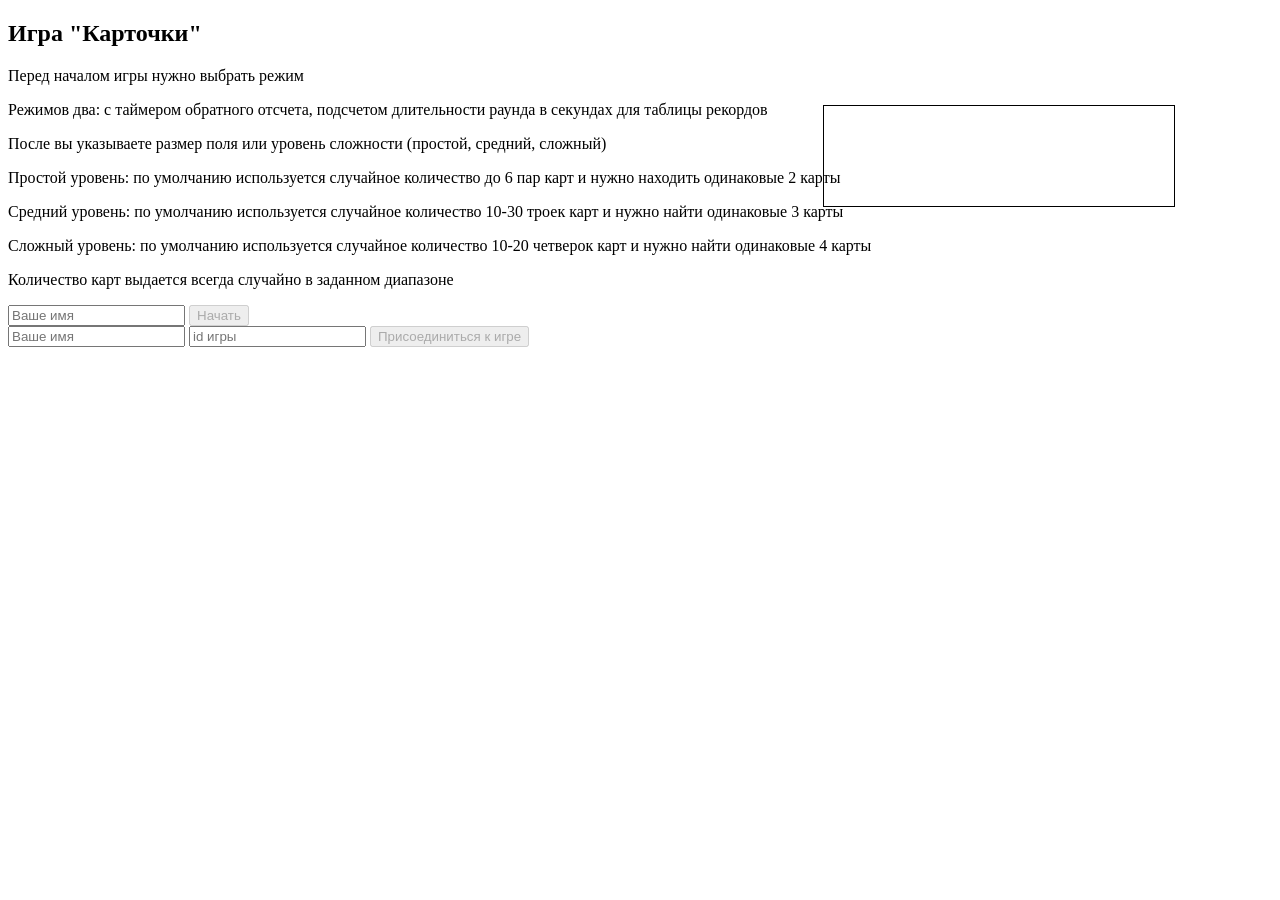
==== index.html @ f811a18c "asdf" ====
<!DOCTYPE html>
<html lang="en">
<head>
	<meta charset="UTF-8">
	<meta name="viewport" content="width=device-width, initial-scale=1.0">
	<link rel="stylesheet" type="text/css" href="css/style.css">
	<title>Cards</title>
</head>
<body>
	<div class="gameInfoWrap">
		<h2>Игра "Карточки"</h2>
		<div class="instructions">
			<p>Перед началом игры нужно выбрать режим</p>
			<p>Режимов два: с таймером обратного отсчета, подсчетом длительности раунда в секундах для таблицы рекордов</p>
			<p>После вы указываете размер поля или уровень сложности (простой, средний, сложный)</p>
			<p>Простой уровень: по умолчанию используется случайное количество до 6 пар карт и нужно находить одинаковые 2 карты</p>
			<p>Средний уровень: по умолчанию используется случайное количество 10-30 троек карт и нужно найти одинаковые 3 карты</p>
			<p>Сложный уровень: по умолчанию используется случайное количество 10-20 четверок карт и нужно найти одинаковые 4 карты</p>
			<p>Количество карт выдается всегда случайно в заданном диапазоне</p>
		</div>
		<input type="text" id="inputPlayerName" placeholder="Ваше имя">
		<input type="button" class="removeGameInfo" value="Начать" disabled><br>
		<input type="text" id="inputServerPlayerName" placeholder="Ваше имя">
		<input type="text" id="inputId" placeholder="id игры">
		<input type="button" id="joinGame" value="Присоединиться к игре" disabled>
	</div>
	<div class="chooseModeWrap off">
		<h3>Выберите режим игры</h3>
		<form>
			<input name="mode" type="radio" id="mode1">
			<label for="mode1">Таймер обратного отсчета</label>
			<input name="mode" type="radio" id="mode2">
			<label for="mode2">Подсчет длительности раунда</label><br><br>
			<input type="button" value="Продолжить" class="removeChooseMode">
		</form>
	</div>
	<div class="chooseTypeWrap off">
		<h3>Выберите количество карт, либо уровень сложности</h3>
		<form>
			<input name="type" type="radio" id="type1">
			<label for="type1">Выбрать размер</label>
			<input name="type" type="radio" id="type2">
			<label for="type2">Выбрать уровни сложности</label><br><br>
			<input type="button" value="Продолжить" class="getChosenType">
		</form>
	</div>
		<div class="chooseDifficultyWrap off">
			<h3>Выберите количество карт</h3>
			<input name="difficulty" type="radio" id="difficulty1">
			<label for="difficulty1">Простой</label>
			<input name="difficulty" type="radio" id="difficulty2">
			<label for="difficulty2">Средний</label>
			<input name="difficulty" type="radio" id="difficulty3">
			<label for="difficulty3">Сложный</label><br><br>
			<input type="button" value="Продолжить" class="getChosenDifficulty">
		</div>
		<div class="chooseSizeWrap off">
			<h3>Выберите сложность</h3>
			<input type="radio" id="size1" name="size">
			<span>4x4</span>
			<input type="radio" id="size2" name="size">
			<span>5x6</span>
			<input type="radio" id="size3" name="size">
			<span>4x6</span><br><br>
			<input type="button" value="Продолжить" class="getChosenSize">
		</div>
		<div class="playField">
			<p class="timer off">00:00</p>
		</div>
		<div class="opponentsField">

		</div>
	<script src="js/script.js"></script>
	<script src="js/generate.js"></script>
</body>
</html>
---- css/style.css ----
input[type="radio"] {
	display:  none;
}
input[type="radio"]:checked ~ label {
	color: red;
}
.hide{
	visibility: hidden;
}
.off{
	display: none;
}
.playField{
	width: 700px;
}
.closed{
	filter: invert(50%);
	transition: 0.5s;
	transform: rotateY(180deg);
}
.opened{
	filter: invert(0%);
	transition: 0.5s;
	transform: rotateY(0deg);
}
.bordered{
	border:2px solid black;
	margin:3px;
}
.size{
	width: 90px;
	height:90px;
}
.timer{
	position: absolute;
	left:900px;
	top:600px;
	width: 250px;
	height: 100px;
	text-align: center;
	line-height: 100px;
	border: 3px solid black;
	border-radius: 15px;
	font-size: 38px;
}
.pointerEventOff{
	pointer-events: none;
}
.opponentsField{
	position: absolute;
	right:100px;
	top:100px;
	width: 350px;
	min-height: 100px;
	border: 1px solid black;
	display: flex;
	flex-wrap: wrap;
	margin:5px;
}
.opponentsCard{
	width: 45px;
	height: 45px;
	background-color: gray;
	margin: 2.5px;
}
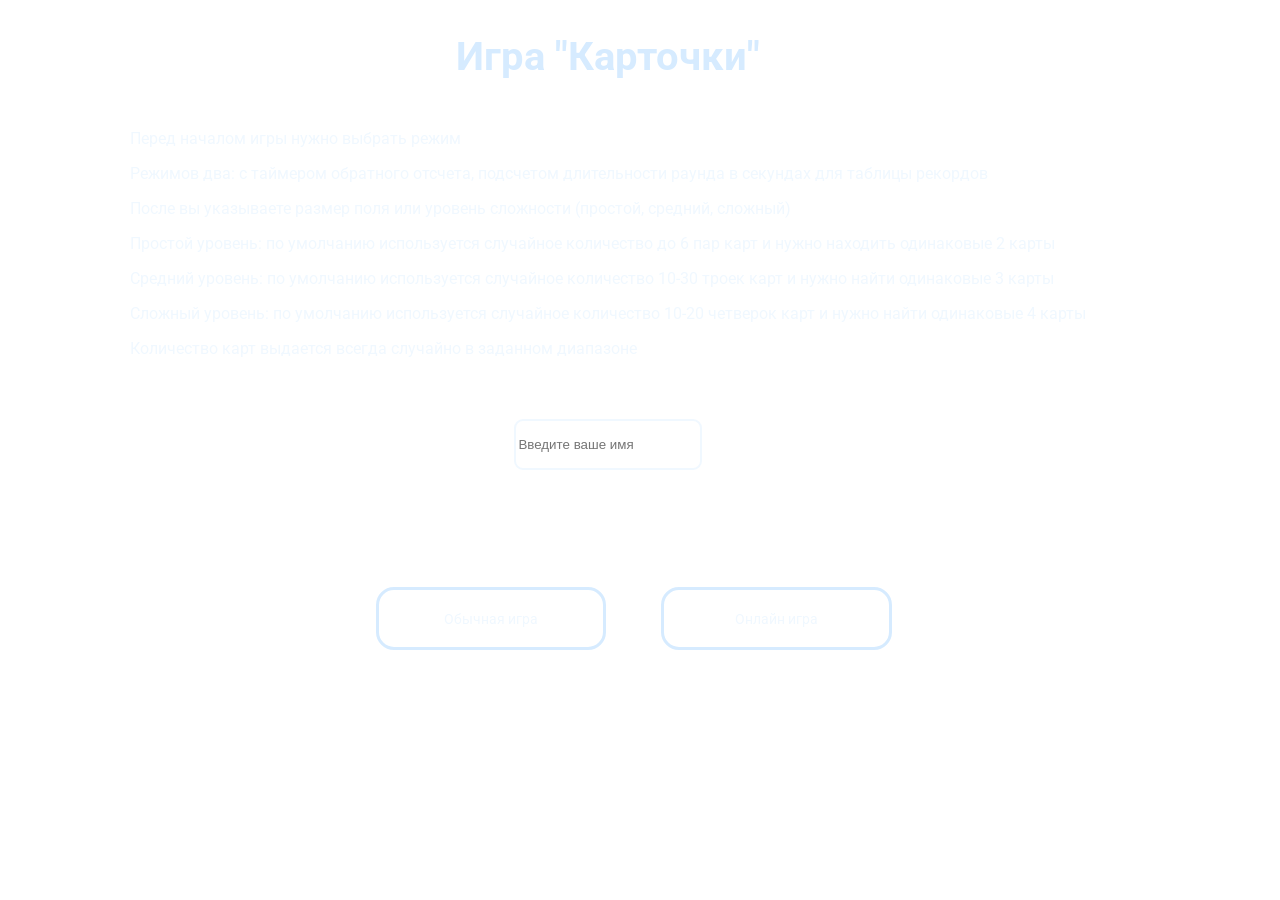
==== commit 92e01d49: "v2" ====
--- a/index.html
+++ b/index.html
@@ -3,6 +3,9 @@
 <head>
 	<meta charset="UTF-8">
 	<meta name="viewport" content="width=device-width, initial-scale=1.0">
+	<link rel="preconnect" href="https://fonts.googleapis.com">
+	<link rel="preconnect" href="https://fonts.gstatic.com" crossorigin>
+	<link href="https://fonts.googleapis.com/css2?family=Roboto:wght@300;400;700&display=swap" rel="stylesheet">
 	<link rel="stylesheet" type="text/css" href="css/style.css">
 	<title>Cards</title>
 </head>
@@ -18,56 +21,56 @@
 			<p>Сложный уровень: по умолчанию используется случайное количество 10-20 четверок карт и нужно найти одинаковые 4 карты</p>
 			<p>Количество карт выдается всегда случайно в заданном диапазоне</p>
 		</div>
-		<input type="text" id="inputPlayerName" placeholder="Ваше имя">
-		<input type="button" class="removeGameInfo" value="Начать" disabled><br>
-		<input type="text" id="inputServerPlayerName" placeholder="Ваше имя">
+		<input type="input" placeholder="Введите ваше имя" class="inputPlayerName">
+		<div class="chooseGameType">
+			<input type="button" class="classicGameButton" value="Обычная игра" disabled> 
+			<input type="button" class="onlineGameButton" value="Онлайн игра" disabled> 
+		</div>
+	</div>
+	<div class="serverModeWrap off">
+		<h2>Создать / присоединиться к текущей игре</h2>
+		<div class="chooseServerSetting">
+			<input type="button" id="createServerGame" value="Создать свою игру">
+			<input type="button" id="joinServerGame" value="Присоединиться к существующей"> 
+		</div>
+	</div>
+	<div class="joinServerGameWrap off">
+		<h2>Введите идентификатор игры</h2>
 		<input type="text" id="inputId" placeholder="id игры">
 		<input type="button" id="joinGame" value="Присоединиться к игре" disabled>
 	</div>
 	<div class="chooseModeWrap off">
-		<h3>Выберите режим игры</h3>
-		<form>
-			<input name="mode" type="radio" id="mode1">
-			<label for="mode1">Таймер обратного отсчета</label>
-			<input name="mode" type="radio" id="mode2">
-			<label for="mode2">Подсчет длительности раунда</label><br><br>
-			<input type="button" value="Продолжить" class="removeChooseMode">
-		</form>
+		<h2>Выберите режим игры</h2>
+		<div class="chooseMode">
+			<input type="button" id="timerMode" value="Подсчет длительности раунда">
+			<input type="button" id="countdownMode" value="Таймер обратного отсчета">
+		</div>
 	</div>
 	<div class="chooseTypeWrap off">
-		<h3>Выберите количество карт, либо уровень сложности</h3>
-		<form>
-			<input name="type" type="radio" id="type1">
-			<label for="type1">Выбрать размер</label>
-			<input name="type" type="radio" id="type2">
-			<label for="type2">Выбрать уровни сложности</label><br><br>
-			<input type="button" value="Продолжить" class="getChosenType">
-		</form>
+		<h2>Выберите количество карт, либо уровень сложности</h2>
+		<div class="chooseType">
+			<input type="button" id="sizeType" value="Выбрать размер">
+			<input type="button" id="difficultyType" value="Выбрать уровни сложности">
+		</div>
 	</div>
 		<div class="chooseDifficultyWrap off">
-			<h3>Выберите количество карт</h3>
-			<input name="difficulty" type="radio" id="difficulty1">
-			<label for="difficulty1">Простой</label>
-			<input name="difficulty" type="radio" id="difficulty2">
-			<label for="difficulty2">Средний</label>
-			<input name="difficulty" type="radio" id="difficulty3">
-			<label for="difficulty3">Сложный</label><br><br>
-			<input type="button" value="Продолжить" class="getChosenDifficulty">
+			<h2>Выберите уровень сложности</h2>
+			<div class="chooseDifficulty">
+				<input type="button" id="easyDifficulty" value="Легкий">
+				<input type="button" id="mediumDifficulty" value="Средний">
+				<input type="button" id="hardDifficulty" value="Сложный">
+			</div>
 		</div>
 		<div class="chooseSizeWrap off">
-			<h3>Выберите сложность</h3>
-			<input type="radio" id="size1" name="size">
-			<span>4x4</span>
-			<input type="radio" id="size2" name="size">
-			<span>5x6</span>
-			<input type="radio" id="size3" name="size">
-			<span>4x6</span><br><br>
-			<input type="button" value="Продолжить" class="getChosenSize">
 		</div>
-		<div class="playField">
-			<p class="timer off">00:00</p>
+		<div class="playGround">
+			<div class="playField"></div>
+			<div class="gameInfoWrap">
+				<p class="timer off">00:00</p>
+				<p class="gameId"></p>
+			</div>
 		</div>
-		<div class="opponentsField">
+		<div class="opponentsField off">
 
 		</div>
 	<script src="js/script.js"></script>
--- a/css/style.css
+++ b/css/style.css
@@ -1,3 +1,92 @@
+body{
+	width: 95vw;
+	height: 97vh;
+	padding: 0;
+	margin: 0;
+	background-image: url(../IMG/bg.jpg);
+	background-repeat: no-repeat;
+	background-size: cover;
+}
+
+.gameInfoWrap, .chooseModeWrap, .chooseTypeWrap, .chooseDifficultyWrap,  .serverModeWrap, .joinServerGameWrap{
+	display: flex;
+	align-items: center;
+	justify-content: center;
+	flex-flow: column;
+}
+.gameInfoWrap h2, .chooseModeWrap h2, .chooseTypeWrap h2, .chooseDifficultyWrap h2,  .serverModeWrap h2, .joinServerGameWrap h2{
+	font-size: 40px;
+	color: rgb(214, 235, 255);
+	text-align: center;
+	font-family: "Roboto";
+	font-weight: 700;
+}
+.instructions{
+	font-size: 16px;
+	font-family: "Roboto";
+	font-weight: 400;
+	color: aliceblue;
+}
+.gameId{
+	font-size: 18px;
+	font-family: "Roboto";
+	font-weight: 400;
+	color: aliceblue;
+	text-align: center;
+	margin-left: auto;
+}
+.gameInfoWrap input, .joinServerGameWrap input{
+	margin-top: 5vh;
+	background: transparent;
+	border:2px solid aliceblue;
+	color: aliceblue;
+	border-radius: 1vh;
+	width:14vw;
+	height: 5vh;
+}
+
+.chooseGameType, .chooseServerSetting{
+	margin-top: 8vh;
+}
+.chooseGameType input, .chooseModeWrap input, .chooseTypeWrap input, .chooseDifficultyWrap input,  .serverModeWrap input, .joinServerGameWrap input{
+	transition: 0.8s;
+	width:18vw;
+	height: 7vh;
+	border: 3px solid rgb(214, 235, 255);
+	border-radius: 2vh;
+	margin-left:4vw;
+	background: transparent;
+	color: aliceblue;
+	cursor: pointer;
+	font-size: 14px;
+	font-family: "Roboto";
+	font-weight: 400;
+}
+.chooseGameType input:hover, .chooseModeWrap input:hover, .chooseTypeWrap input:hover, .chooseDifficultyWrap input:hover, .serverModeWrap input:hover, .joinServerGameWrap input:hover{
+	transition: 0.8s;
+	border: 3px solid rgb(149, 192, 233);
+	color: rgb(149, 192, 233);
+}
+
+
+.opponentsField{
+	position: absolute;
+	right:100px;
+	top:100px;
+	width: 350px;
+	min-height: 100px;
+	border: 1px solid black;
+	display: flex;
+	flex-wrap: wrap;
+	margin:5px;
+}
+.opponentsCard{
+	width: 45px;
+	height: 45px;
+	background-color: gray;
+	margin: 2.5px;
+}
+
 input[type="radio"] {
 	display:  none;
 }
@@ -9,9 +98,12 @@
 }
 .off{
 	display: none;
+}	
+.playGround{
+	display: flex;
 }
 .playField{
-	width: 700px;
+	width: 85vw;
 }
 .closed{
 	filter: invert(50%);
@@ -28,38 +120,20 @@
 	margin:3px;
 }
 .size{
-	width: 90px;
-	height:90px;
+	width: 9vh;
+	height:6vw;
 }
 .timer{
-	position: absolute;
-	left:900px;
-	top:600px;
-	width: 250px;
-	height: 100px;
+	color: aliceblue;
+	margin-left: auto;
+	width: 15vw;
+	height: 8vh;
 	text-align: center;
-	line-height: 100px;
-	border: 3px solid black;
+	line-height: 8vh;
+	border: 3px solid rgb(214, 235, 255);
 	border-radius: 15px;
-	font-size: 38px;
+	font-size: 4vw;
 }
 .pointerEventOff{
 	pointer-events: none;
-}
-.opponentsField{
-	position: absolute;
-	right:100px;
-	top:100px;
-	width: 350px;
-	min-height: 100px;
-	border: 1px solid black;
-	display: flex;
-	flex-wrap: wrap;
-	margin:5px;
-}
-.opponentsCard{
-	width: 45px;
-	height: 45px;
-	background-color: gray;
-	margin: 2.5px;
 }
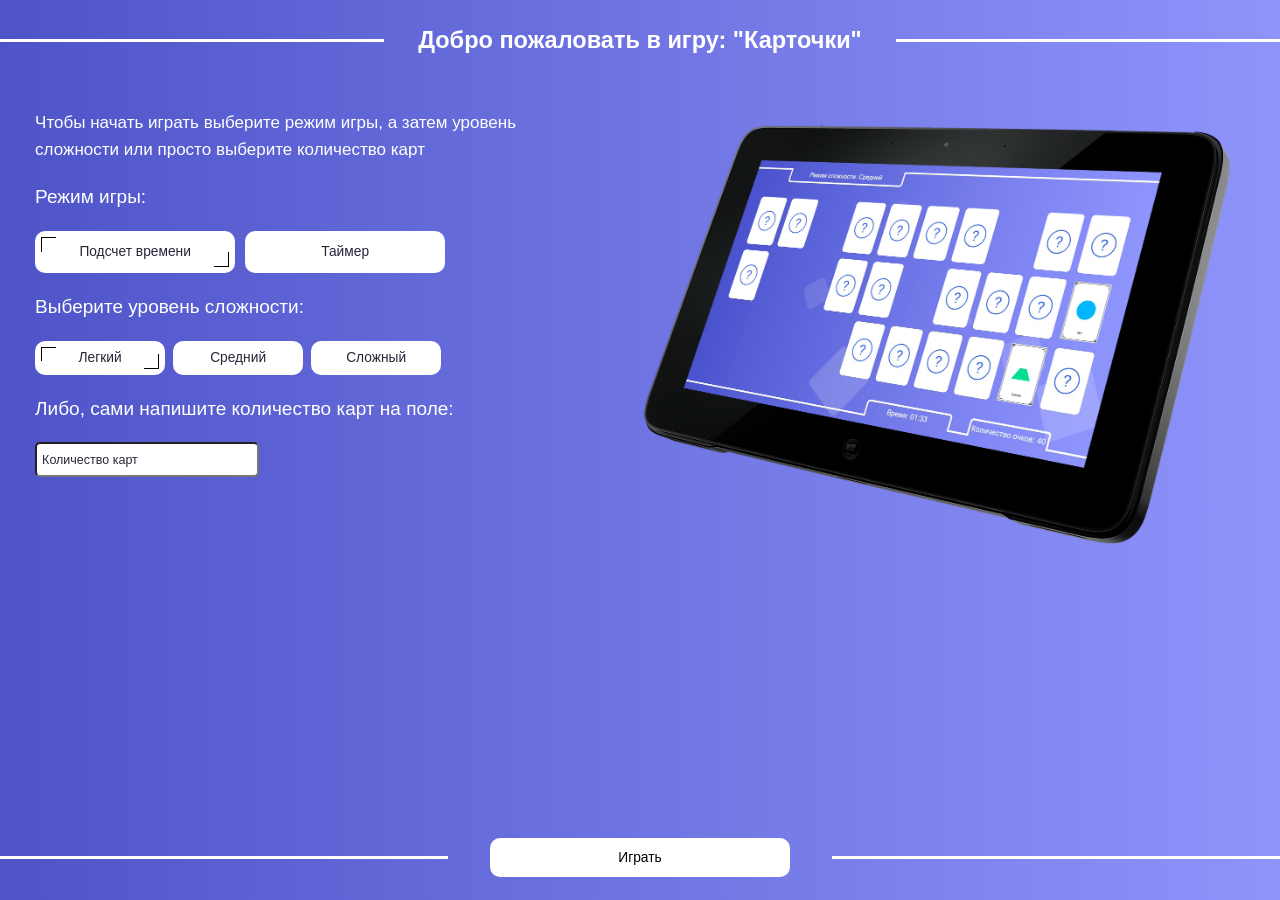
==== commit 36196b07: "redesign" ====
--- a/index.html
+++ b/index.html
@@ -10,68 +10,84 @@
 	<title>Cards</title>
 </head>
 <body>
-	<div class="gameInfoWrap">
-		<h2>Игра "Карточки"</h2>
-		<div class="instructions">
-			<p>Перед началом игры нужно выбрать режим</p>
-			<p>Режимов два: с таймером обратного отсчета, подсчетом длительности раунда в секундах для таблицы рекордов</p>
-			<p>После вы указываете размер поля или уровень сложности (простой, средний, сложный)</p>
-			<p>Простой уровень: по умолчанию используется случайное количество до 6 пар карт и нужно находить одинаковые 2 карты</p>
-			<p>Средний уровень: по умолчанию используется случайное количество 10-30 троек карт и нужно найти одинаковые 3 карты</p>
-			<p>Сложный уровень: по умолчанию используется случайное количество 10-20 четверок карт и нужно найти одинаковые 4 карты</p>
-			<p>Количество карт выдается всегда случайно в заданном диапазоне</p>
+	<div class="gameWrap">
+		<ul class="circles">
+			<li></li>
+			<li></li>
+			<li></li>
+			<li></li>
+			<li></li>
+			<li></li>
+			<li></li>
+			<li></li>
+			<li></li>
+			<li></li>
+		</ul>
+		<div class="gameStart">
+			<header>
+				<div class="line headerLine"></div>
+				<h1>Добро пожаловать в игру: "Карточки"</h1>
+				<div class="line headerLine"></div>
+			</header>
+			<div class="gameContent">
+				<div class="gameOptions">
+					<p>Чтобы начать играть выберите режим игры, а затем уровень сложности или просто выберите количество карт</p>
+					<h3>Режим игры:</h3>
+					<div class="chooseMode">
+						<div class="timerMode active">Подсчет времени</div>
+						<div class="countdownMode">Таймер</div>
+					</div>
+					<h3>Выберите уровень сложности:</h2>
+					<div class="chooseDifficulty">
+						<div class="easyDifficulty active">Легкий</div>
+						<div class="mediumDifficulty">Средний</div>
+						<div class="hardDifficulty">Сложный</div>
+					</div>
+					<h3>Либо, сами напишите количество карт на поле:</h2>
+					<div class="chooseSize">
+						<input 
+							type="number" 
+							class="sizeInput" 
+							placeholder="Количество карт"
+							max="90"
+							min="2"
+						>
+					</div>	
+				</div>
+				<div class="gamePreview">
+					<img src="./img/demo.png">
+				</div>
+			</div>
+			<footer>
+				<div class="line footerLine"></div>
+				<button class="play">Играть</button>
+				<div class="line footerLine"></div>
+			</footer>
 		</div>
-		<input type="input" placeholder="Введите ваше имя" class="inputPlayerName">
-		<div class="chooseGameType">
-			<input type="button" class="classicGameButton" value="Обычная игра" disabled> 
-			<input type="button" class="onlineGameButton" value="Онлайн игра" disabled> 
+
+		<div class="playGround off">
+			<header>
+				<div class="leftLine"></div>
+				<div class="label"></div>
+				<div class="rightLine"></div>
+			</header>
+			<div class="playField"></div>
+			<footer>
+				<div class="leftFooterLine"></div>
+				<div class="time timer">00:00</div>
+				<div class="middleFooterLine"></div>
+				<div class="score scoreCount"></div>
+				<div class="rightFooterLine"></div>
+			</footer>
 		</div>
-	</div>
-	<div class="serverModeWrap off">
-		<h2>Создать / присоединиться к текущей игре</h2>
-		<div class="chooseServerSetting">
-			<input type="button" id="createServerGame" value="Создать свою игру">
-			<input type="button" id="joinServerGame" value="Присоединиться к существующей"> 
-		</div>
-	</div>
-	<div class="joinServerGameWrap off">
-		<h2>Введите идентификатор игры</h2>
-		<input type="text" id="inputId" placeholder="id игры">
-		<input type="button" id="joinGame" value="Присоединиться к игре" disabled>
-	</div>
-	<div class="chooseModeWrap off">
-		<h2>Выберите режим игры</h2>
-		<div class="chooseMode">
-			<input type="button" id="timerMode" value="Подсчет длительности раунда">
-			<input type="button" id="countdownMode" value="Таймер обратного отсчета">
-		</div>
-	</div>
-	<div class="chooseTypeWrap off">
-		<h2>Выберите количество карт, либо уровень сложности</h2>
-		<div class="chooseType">
-			<input type="button" id="sizeType" value="Выбрать размер">
-			<input type="button" id="difficultyType" value="Выбрать уровни сложности">
-		</div>
-	</div>
-		<div class="chooseDifficultyWrap off">
-			<h2>Выберите уровень сложности</h2>
-			<div class="chooseDifficulty">
-				<input type="button" id="easyDifficulty" value="Легкий">
-				<input type="button" id="mediumDifficulty" value="Средний">
-				<input type="button" id="hardDifficulty" value="Сложный">
+
+		<div class="afterGameWrap off">
+			<div class="afterGameInfo off">
+				
 			</div>
-		</div>
-		<div class="chooseSizeWrap off">
-		</div>
-		<div class="playGround">
-			<div class="playField"></div>
-			<div class="gameInfoWrap">
-				<p class="timer off">00:00</p>
-				<p class="gameId"></p>
+			<div class="afterWinChoose off">
+				<input type="button" value="Играть снова" id="playAgain">
 			</div>
-		</div>
-		<div class="opponentsField off">
-
 		</div>
 	<script src="js/script.js"></script>
 	<script src="js/generate.js"></script>
--- a/css/style.css
+++ b/css/style.css
@@ -1,139 +1,594 @@
-body{
-	width: 95vw;
-	height: 97vh;
+body {
+	margin: 0;
 	padding: 0;
+	width: 100vw;
+	height: 100vh;
+	overflow-y: scroll;
+	overflow-x: hidden;
+	display: flex;
+	flex-direction: column;
+	align-items: center;
+	background: linear-gradient(to left, #8f94fb, #4e54c8); 
+	font-family: 'Exo', sans-serif;
+}
+
+.gameWrap {
+	width: 100%;
+	height: 100%;
+	margin-top: calc(10px + (30 - 10) * ((100vw - 200px) / (1920 - 200)));
+	margin-bottom: calc(10px + (30 - 10) * ((100vw - 200px) / (1920 - 200)));
+	position: relative;
+}
+
+.gameStart {
+	width: 100%;
+	height: 100%;
+	display: flex;
+	flex-direction: column;
+	justify-content: space-between;
+	position: absolute;
+}
+
+.gameStart header{
+	width: 100%;
+	display: flex;
+	justify-content: space-between;
+	align-items: center;
+	text-align: center;
+	font-style: normal;
+	font-weight: 400;
+	font-size: calc(8px + (14 - 8) * ((100vw - 200px) / (1920 - 200)));
+	line-height: calc(14px + (48 - 14) * ((100vw - 200px) / (1920 - 200)));
+	color: #FFFFFF;
+}
+
+.gameStart header h1 {
 	margin: 0;
-	background-image: url(../IMG/bg.jpg);
-	background-repeat: no-repeat;
-	background-size: cover;
-}
-
-.gameInfoWrap, .chooseModeWrap, .chooseTypeWrap, .chooseDifficultyWrap,  .serverModeWrap, .joinServerGameWrap{
+}
+
+.headerLine {
+	width: 30%;
+	height: 3px;
+	background: #FFFFFF;
+}
+.footerLine {
+	width: 35%;
+	height: 3px;
+	background: #FFFFFF;
+}
+
+.gameContent {
+	display: flex;
+	padding-right: calc(10px + (50 - 10) * ((100vw - 200px) / (1920 - 200)));
+	padding-left: calc(10px + (50 - 10) * ((100vw - 200px) / (1920 - 200)));
+	margin: calc(10px + (50 - 10) * ((100vw - 200px) / (1920 - 200))) 0; 
+	height: 100%;	
+}
+
+.gameOptions {
+	width: 45%;
+}
+
+.gameOptions p{ 
+	font-style: normal;
+	font-weight: 400;
+	font-size: calc(12px + (20 - 12) * ((100vw - 200px) / (1920 - 200)));
+	line-height: calc(14px + (34 - 14) * ((100vw - 200px) / (1920 - 200)));
+	color: #FFFFFF;
+}
+
+.gameOptions h3{ 
+	font-style: normal;
+	font-weight: 400;
+	font-size: calc(14px + (22 - 14) * ((100vw - 200px) / (1920 - 200)));
+	line-height: calc(14px + (39 - 14) * ((100vw - 200px) / (1920 - 200)));
+	color: #FFFFFF;
+}
+
+.gameStart footer{
+	width: 100%;
+	display: flex;
+	justify-content: space-between;
+	align-items: center;
+}
+
+.gamePreview {
+	width: 51.292vw;
+	height: 100%;
+	min-width: 300px;
+}
+.gamePreview img {
+	max-width: 100%;
+	max-height: 100%;
+	object-fit: contain;
+	margin-left: 30px;
+}
+
+
+.chooseMode, .chooseDifficulty {
+	display: flex;
+}
+
+.countdownMode {
+	margin-left: 10px;
+}
+
+.timerMode, .countdownMode, .easyDifficulty, .mediumDifficulty, .hardDifficulty {	 
+	border: none;
+	border-radius: 10px;
+	background: #FFFFFF;
+	font-style: normal;
+	font-weight: 400;
+	font-size: calc(10px + (16 - 10) * ((100vw - 200px) / (1920 - 200)));
+	line-height: calc(3px + (24 - 3) * ((100vw - 200px) / (1920 - 200)));
+	color: #282538;
 	display: flex;
 	align-items: center;
 	justify-content: center;
+}
+
+.timerMode, .countdownMode {
+	width: 15.625vw;
+	min-width: 190px;
+	padding: calc(8px + (16 - 8) * ((100vw - 200px) / (1920 - 200))) 0;
+}
+
+.easyDifficulty, .mediumDifficulty, .hardDifficulty {
+	width: 7.625vw;
+	min-width: 130px;
+	padding: calc(7px + (10 - 7) * ((100vw - 200px) / (1920 - 200))) 0;
+}
+
+.mediumDifficulty, .hardDifficulty {
+	margin-left: 8px;
+}
+
+.active {
+	position: relative;
+}
+
+.active::after {
+	content: "";
+	position: absolute;
+	display: block;
+	width: calc(3px + (20 - 3) * ((100vw - 200px) / (1920 - 200)));
+	height: calc(3px + (20 - 3) * ((100vw - 200px) / (1920 - 200)));
+	border-left: calc(0.5px + (2 - 0.5) * ((100vw - 200px) / (1920 - 200))) solid #000000;
+	border-top: calc(0.5px + (2 - 0.5) * ((100vw - 200px) / (1920 - 200))) solid #000000;
+	left: 6px;
+	top: 6px;
+}
+
+.active::before {
+	content: "";
+	position: absolute;
+	width: calc(3px + (20 - 3) * ((100vw - 200px) / (1920 - 200)));
+	display: block;
+	height: calc(3px + (20 - 3) * ((100vw - 200px) / (1920 - 200)));
+	border-right: calc(0.5px + (2 - 0.5) * ((100vw - 200px) / (1920 - 200))) solid #000000;
+	border-bottom: calc(0.5px + (2 - 0.5) * ((100vw - 200px) / (1920 - 200))) solid #000000;
+	right: 6px;
+	bottom: 6px;
+}
+
+.sizeInput {
+	width: 7.625vw;
+	min-width: 210px;
+	padding: calc(4px + (10 - 4) * ((100vw - 200px) / (1920 - 200))) 5px;
+	background: #FFFFFF;
+	border-radius: 5px;
+}
+
+.sizeInput::placeholder {
+	font-style: normal;
+	font-weight: 400;
+	font-size: calc(10px + (14 - 10) * ((100vw - 200px) / (1920 - 200)));
+	line-height: calc(3px + (24 - 3) * ((100vw - 200px) / (1920 - 200)));
+	color: #282538;
+}
+
+footer button {
+	width: 23.44vw;
+	min-width: 250px;	 
+	border: none;
+	border-radius: 10px;
+	background: #FFFFFF;
+	font-style: normal;
+	font-weight: 400;
+	font-size: calc(10px + (16 - 10) * ((100vw - 200px) / (1920 - 200)));
+	padding: calc(6px + (16 - 6) * ((100vw - 200px) / (1920 - 200))) 0;
+}
+
+
+
+.playGround {
+	display: flex;
+	flex-direction: column;
+	justify-content: space-between;
+	height: 94vh;
+}
+
+.playGround header {
+	display: flex;
+	width: 100%;
+}
+
+.leftLine {
+	width: 10.417vw;
+}
+
+.rightLine {
+	width: 58.75vw;
+}
+
+
+.playGround footer {
+	display: flex;
+	width: 100%;
+	align-items: flex-end;
+}
+.playField {
+	display: flex;
+	align-items: center;
+	width: 95%;
+	margin: 0 calc(10px + (60 - 10) * ((100vw - 200px) / (1920 - 200)));	
+	flex-wrap: wrap;
+}
+.leftFooterLine, .middleFooterLine, .rightFooterLine, .rightLine, .leftLine {
+	height: calc(3px + (6 - 3) * (100vw - 200px) / (1920 - 200));
+	background: #FFFFFF;
+}
+.leftFooterLine {
+	width: 51.458vw;
+}
+.middleFooterLine {
+	width: 4.115vw;
+}
+.rightFooterLine {
+	width: 9.115vw;
+}
+.time, .score {
+	display: flex;
+	align-items: center;
+	justify-content: center;
+	font-style: normal;
+	font-weight: 400;
+	font-size: calc(10px + (24 - 10) * ((100vw - 200px) / (1920 - 200)));
+	color: #FFFFFF;
+	height: 3.125vw;
+	min-height: 30px;
+	border-left: calc(3px + (6 - 3) * (100vw - 200px) / (1920 - 200)) solid #FFFFFF;
+	border-right: calc(3px + (6 - 3) * (100vw - 200px) / (1920 - 200)) solid #FFFFFF;
+	border-top: calc(3px + (6 - 3) * (100vw - 200px) / (1920 - 200)) solid #FFFFFF;
+	border-radius: 10px 10px 0 0;
+}
+.time {
+	width: 19.948vw;
+}
+.score {
+	width: 16.615vw;
+}
+.label {
+	display: flex;
+	align-items: center;
+	justify-content: center;
+	width: 31.563vw;
+	height: 3.125vw;
+	min-height: 30px;
+	font-style: normal;
+	font-weight: 400;
+	font-size: calc(10px + (24 - 10) * ((100vw - 200px) / (1920 - 200)));
+	color: #FFFFFF;
+	border-left: calc(3px + (6 - 3) * (100vw - 200px) / (1920 - 200)) solid #FFFFFF;
+	border-right: calc(3px + (6 - 3) * (100vw - 200px) / (1920 - 200)) solid #FFFFFF;
+	border-bottom: calc(3px + (6 - 3) * (100vw - 200px) / (1920 - 200)) solid #FFFFFF;
+	border-radius: 0 0 10px 10px;
+}
+
+
+
+
+.pointerEventOff{
+	pointer-events: none;
+}
+.afterGameWrap {
+	position: absolute;
+	top: 10%;
+	left: 25%;
+	width: 41.667vw;
+	min-width: 300px;
+	height: 31.25vw;
+	min-height: 250px;
+	border-radius: 40px;
+	background: #FFFFFF;
+	display: flex;
+	flex-direction: column;
+	justify-content: space-between;
+	align-items: center;
+	padding: calc(10px + (50 - 10) * (100vw - 200px) / (1920 - 200));
+}
+.afterGameInfo{
+	display: flex;
 	flex-flow: column;
-}
-.gameInfoWrap h2, .chooseModeWrap h2, .chooseTypeWrap h2, .chooseDifficultyWrap h2,  .serverModeWrap h2, .joinServerGameWrap h2{
-	font-size: 40px;
-	color: rgb(214, 235, 255);
+	align-items: center;
+	justify-content: center;
 	text-align: center;
-	font-family: "Roboto";
-	font-weight: 700;
-}
-.instructions{
-	font-size: 16px;
-	font-family: "Roboto";
-	font-weight: 400;
+	position: absolute;
+}
+.afterGameInfo h1 {
+	font-style: normal;
+	font-weight: 500;
+	font-size: calc(16px + (36 - 16) * (100vw - 200px) / (1920 - 200));
+	line-height: calc(3px + (39 - 3) * ((100vw - 200px) / (1920 - 200)));
+	color: #000000;
+}
+.afterGameInfo p {
+	font-style: normal;
+	font-weight: 400;
+	font-size: calc(12px + (24 - 12) * (100vw - 200px) / (1920 - 200));
+	line-height: calc(3px + (39 - 3) * ((100vw - 200px) / (1920 - 200)));
+	color: #000000;
+}
+.afterWinChoose {
+	top: 80%;
+	position: absolute;
+}
+.afterWinChoose input{
+	border: none;
+	width: 13.542vw;
+	min-width: 200px;
+	padding-top: calc(4px + (16 - 4) * (100vw - 200px) / (1920 - 200));
+	padding-bottom: calc(4px + (16 - 4) * (100vw - 200px) / (1920 - 200));
+	background: #4E54C8;
+	border-radius: 10px;
+	font-style: normal;
+	font-weight: 400;
+	font-size: calc(14px + (20 - 14) * (100vw - 200px) / (1920 - 200));
+	color: #FFFFFF;
+}
+
+.scoreCount{
+	text-align: center;	
 	color: aliceblue;
 }
-.gameId{
-	font-size: 18px;
-	font-family: "Roboto";
-	font-weight: 400;
+.movesCount{
 	color: aliceblue;
 	text-align: center;
-	margin-left: auto;
-}
-.gameInfoWrap input, .joinServerGameWrap input{
-	margin-top: 5vh;
-	background: transparent;
-	border:2px solid aliceblue;
-	color: aliceblue;
-	border-radius: 1vh;
-	width:14vw;
-	height: 5vh;
-}
-
-.chooseGameType, .chooseServerSetting{
-	margin-top: 8vh;
-}
-.chooseGameType input, .chooseModeWrap input, .chooseTypeWrap input, .chooseDifficultyWrap input,  .serverModeWrap input, .joinServerGameWrap input{
-	transition: 0.8s;
-	width:18vw;
-	height: 7vh;
-	border: 3px solid rgb(214, 235, 255);
-	border-radius: 2vh;
-	margin-left:4vw;
-	background: transparent;
-	color: aliceblue;
-	cursor: pointer;
-	font-size: 14px;
-	font-family: "Roboto";
-	font-weight: 400;
-}
-.chooseGameType input:hover, .chooseModeWrap input:hover, .chooseTypeWrap input:hover, .chooseDifficultyWrap input:hover, .serverModeWrap input:hover, .joinServerGameWrap input:hover{
-	transition: 0.8s;
-	border: 3px solid rgb(149, 192, 233);
-	color: rgb(149, 192, 233);
-}
-
-
-.opponentsField{
-	position: absolute;
-	right:100px;
-	top:100px;
-	width: 350px;
-	min-height: 100px;
-	border: 1px solid black;
-	display: flex;
-	flex-wrap: wrap;
-	margin:5px;
-}
-.opponentsCard{
-	width: 45px;
-	height: 45px;
-	background-color: gray;
-	margin: 2.5px;
-}
-
-input[type="radio"] {
-	display:  none;
-}
-input[type="radio"]:checked ~ label {
+}
+.error{
 	color: red;
-}
-.hide{
-	visibility: hidden;
+	text-align: center;
 }
 .off{
 	display: none;
 }	
-.playGround{
-	display: flex;
-}
-.playField{
-	width: 85vw;
-}
-.closed{
-	filter: invert(50%);
-	transition: 0.5s;
+.hide {
+	visibility: hidden;
+}
+
+
+
+.flip-card {
+	background-color: transparent;
+	min-width: 7.813vw;
+	height:11.719vw;
+	perspective: 1000px; 
+	margin: 10px;
+}
+
+.flip-card.big {
+	min-width: 7.813vw;
+	height:11.719vw;	
+	margin: 10px;
+}
+
+.flip-card.medium {
+	min-width: 5.99vw;
+	height:9.01vw;
+	margin: 5px;
+}
+
+.flip-card.tiny {
+	min-width: 4.427vw;
+	height:6.667vw;
+	margin: 5px;
+}
+
+.flip-card-inner {
+	position: relative;
+	width: 100%;
+	height: 100%;
+	text-align: center;
+	transition: transform 0.8s;
+	transform-style: preserve-3d;
+}
+
+.flip-card-inner.closed {
+	transform: rotateY(0deg);
+}
+
+.flip-card-inner.opened {
 	transform: rotateY(180deg);
 }
-.opened{
-	filter: invert(0%);
-	transition: 0.5s;
-	transform: rotateY(0deg);
-}
-.bordered{
-	border:2px solid black;
-	margin:3px;
-}
-.size{
-	width: 9vh;
-	height:6vw;
-}
-.timer{
-	color: aliceblue;
-	margin-left: auto;
-	width: 15vw;
-	height: 8vh;
-	text-align: center;
-	line-height: 8vh;
-	border: 3px solid rgb(214, 235, 255);
-	border-radius: 15px;
-	font-size: 4vw;
-}
-.pointerEventOff{
-	pointer-events: none;
+
+.flip-card-front img, .flip-card-back img{
+	width: 100%;
+	height: 100%;
+}
+
+.flip-card-front, .flip-card-back {
+	position: absolute;
+	width: 100%;
+	height: 100%;
+	-webkit-backface-visibility: hidden; 
+	backface-visibility: hidden;
+}
+
+
+.flip-card-back {
+	transform: rotateY(180deg);
+}
+
+
+
+
+
+
+
+
+
+
+
+.circles{
+	position: absolute;
+    top: 0;
+    left: 0;
+    width: 100%;
+    height: 100%;
+    overflow: hidden;
+	box-sizing: border-box;
+}
+
+.circles li{
+    position: absolute;
+    display: block;
+    list-style: none;
+    width: 20px;
+    height: 20px;
+    background: rgba(255, 255, 255, 0.2);
+    animation: animate 25s linear infinite;
+    bottom: -150px;
+    
+}
+
+.circles li:nth-child(1){
+    left: 25%;
+    width: 80px;
+    height: 80px;
+    animation-delay: 0s;
+}
+
+
+.circles li:nth-child(2){
+    left: 10%;
+    width: 20px;
+    height: 20px;
+    animation-delay: 2s;
+    animation-duration: 12s;
+}
+
+.circles li:nth-child(3){
+    left: 70%;
+    width: 20px;
+    height: 20px;
+    animation-delay: 4s;
+}
+
+.circles li:nth-child(4){
+    left: 40%;
+    width: 60px;
+    height: 60px;
+    animation-delay: 0s;
+    animation-duration: 18s;
+}
+
+.circles li:nth-child(5){
+    left: 65%;
+    width: 20px;
+    height: 20px;
+    animation-delay: 0s;
+}
+
+.circles li:nth-child(6){
+    left: 75%;
+    width: 110px;
+    height: 110px;
+    animation-delay: 3s;
+}
+
+.circles li:nth-child(7){
+    left: 35%;
+    width: 150px;
+    height: 150px;
+    animation-delay: 7s;
+}
+
+.circles li:nth-child(8){
+    left: 50%;
+    width: 25px;
+    height: 25px;
+    animation-delay: 15s;
+    animation-duration: 45s;
+}
+
+.circles li:nth-child(9){
+    left: 20%;
+    width: 15px;
+    height: 15px;
+    animation-delay: 2s;
+    animation-duration: 35s;
+}
+
+.circles li:nth-child(10){
+    left: 85%;
+    width: 150px;
+    height: 150px;
+    animation-delay: 0s;
+    animation-duration: 11s;
+}
+
+
+
+@keyframes animate {
+
+    0%{
+        transform: translateY(0) rotate(0deg);
+        opacity: 1;
+        border-radius: 0;
+    }
+
+    100%{
+        transform: translateY(-1000px) rotate(720deg);
+        opacity: 0;
+        border-radius: 50%;
+    }
+
+}
+
+@media screen and (max-width:768px) {
+	.flip-card, .flip-card.big {
+		min-width: 60px;
+		min-height: 90px;	
+		margin: calc(2px + (10 - 2) * (100vw - 200px) / (768 - 200));
+	}
+	
+	.flip-card.medium {
+		min-width: 46px;
+		min-height: 70px;
+		margin: calc(1px + (5 - 1) * (100vw - 200px) / (768 - 200));
+	}
+	
+	.flip-card.tiny {
+		min-width: 34px;
+		min-height: 51px;
+		margin: calc(1px + (5 - 1) * (100vw - 200px) / (768 - 200));
+	}
+
+	.gamePreview {
+		display: none;
+	}
+	.gameOptions {
+		width: 90%;
+	}
+
+	.timerMode, .countdownMode {
+		min-width: 120px;
+	}
+	
+	.easyDifficulty, .mediumDifficulty, .hardDifficulty {
+		min-width: 80px;
+	}
+	.afterGameWrap {
+		left: calc(1px + (205 - 1) * (100vw - 300px) / (768 - 300));
+	}
 }
